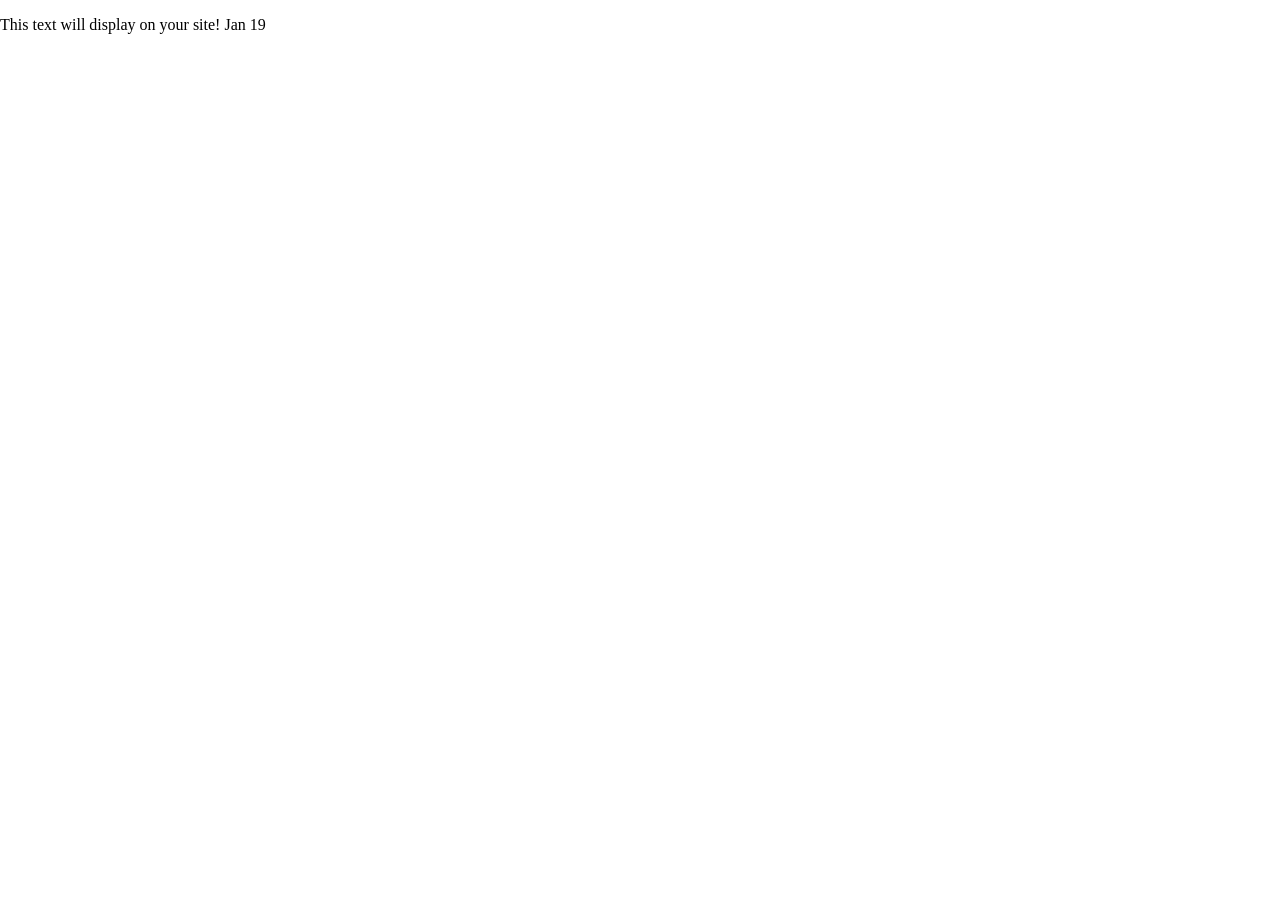
==== index.html @ 9d24effa "starter site added" ====
<!doctype html>
<html class="no-js" lang="en">

<head>
  <meta charset="utf-8">
  <title>Responsive Layouts</title>
  <meta name="description" content="This site will serve as the hub for many sub responsive layouts">
  <meta name="viewport" content="width=device-width, initial-scale=1">

  <meta property="og:title" content="">
  <meta property="og:type" content="">
  <meta property="og:url" content="">
  <meta property="og:image" content="">

  <link rel="manifest" href="site.webmanifest">
  <link rel="icon" href="icon.png">
  <!-- Place favicon.ico in the root directory -->

  <link rel="stylesheet" href="css/normalize.css">
  <link rel="stylesheet" href="css/main.css">

  <meta name="theme-color" content="#fafafa">
</head>

<body>
  <!-- Place your site's HTML here -->
  <p>This text will display on your site! Jan 19</p>
  <script src="js/main.js"></script>
</body>

</html>
---- css/main.css ----
/* Place CSS styles here */
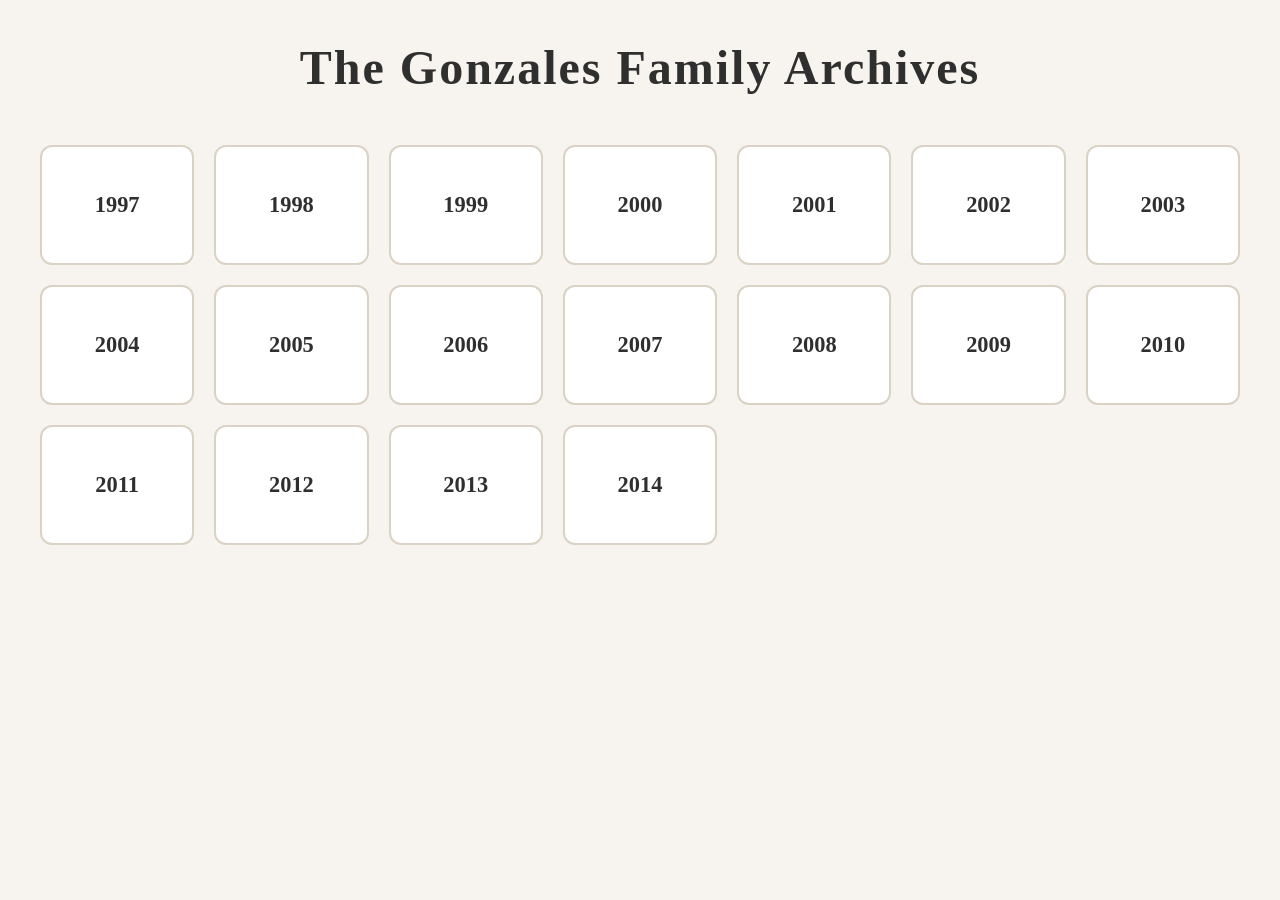
==== commit f5edfcbf: "Update index.html" ====
--- a/index.html
+++ b/index.html
@@ -1,31 +1,91 @@
-<!doctype html>
-<html class="no-js" lang="en">
+<!DOCTYPE html>
+<html lang="en">
+<head>
+    <meta charset="UTF-8">
+    <meta name="viewport" content="width=device-width, initial-scale=1.0">
+    <title>The Gonzales Family Archives</title>
 
-<head>
-  <meta charset="utf-8">
-  <title>Responsive Layouts</title>
-  <meta name="description" content="This site will serve as the hub for many sub responsive layouts">
-  <meta name="viewport" content="width=device-width, initial-scale=1">
+    <style>
+        * {
+            margin: 0;
+            padding: 0;
+            box-sizing: border-box;
+        }
 
-  <meta property="og:title" content="">
-  <meta property="og:type" content="">
-  <meta property="og:url" content="">
-  <meta property="og:image" content="">
+        body {
+            font-family: Georgia, serif;
+            background-color: #f7f4ef;
+            color: #2f2f2f;
+            min-height: 100vh;
+            padding: 40px;
+        }
 
-  <link rel="manifest" href="site.webmanifest">
-  <link rel="icon" href="icon.png">
-  <!-- Place favicon.ico in the root directory -->
+        h1 {
+            text-align: center;
+            margin-bottom: 50px;
+            font-size: 3rem;
+            letter-spacing: 2px;
+        }
 
-  <link rel="stylesheet" href="css/normalize.css">
-  <link rel="stylesheet" href="css/main.css">
+        .year-grid {
+            max-width: 1200px;
+            margin: 0 auto;
+            display: grid;
+            grid-template-columns: repeat(auto-fit, minmax(140px, 1fr));
+            gap: 20px;
+        }
 
-  <meta name="theme-color" content="#fafafa">
+        .year-card {
+            background: white;
+            border: 2px solid #d9d2c5;
+            border-radius: 12px;
+            height: 120px;
+
+            display: flex;
+            align-items: center;
+            justify-content: center;
+
+            text-decoration: none;
+            color: inherit;
+
+            font-size: 1.4rem;
+            font-weight: bold;
+
+            transition: all 0.2s ease;
+        }
+
+        .year-card:hover {
+            transform: translateY(-4px);
+            box-shadow: 0 8px 16px rgba(0,0,0,0.1);
+            background-color: #faf8f3;
+        }
+    </style>
 </head>
+<body>
 
-<body>
-  <!-- Place your site's HTML here -->
-  <p>This text will display on your site! Jan 19</p>
-  <script src="js/main.js"></script>
+    <h1>The Gonzales Family Archives</h1>
+
+    <div class="year-grid" id="yearGrid"></div>
+
+    <script>
+        const startYear = 1997;
+        const endYear = 2014;
+
+        const grid = document.getElementById('yearGrid');
+
+        for (let year = startYear; year <= endYear; year++) {
+            const card = document.createElement('a');
+
+            card.className = 'year-card';
+
+            // future page for each year
+            card.href = `${year}.html`;
+
+            card.textContent = year;
+
+            grid.appendChild(card);
+        }
+    </script>
+
 </body>
-
 </html>
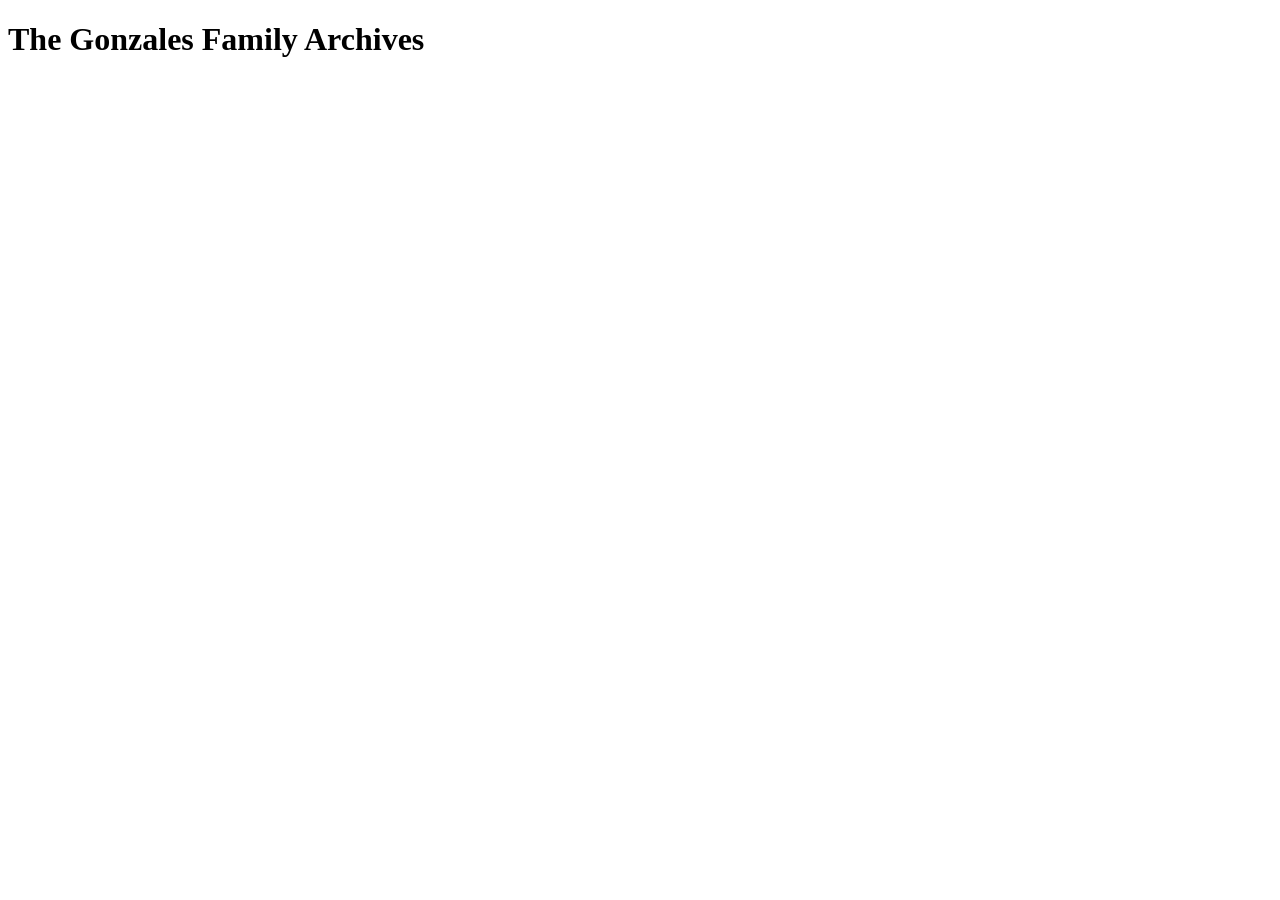
==== commit 073b6c98: "Update index.html" ====
--- a/index.html
+++ b/index.html
@@ -4,88 +4,14 @@
     <meta charset="UTF-8">
     <meta name="viewport" content="width=device-width, initial-scale=1.0">
     <title>The Gonzales Family Archives</title>
-
-    <style>
-        * {
-            margin: 0;
-            padding: 0;
-            box-sizing: border-box;
-        }
-
-        body {
-            font-family: Georgia, serif;
-            background-color: #f7f4ef;
-            color: #2f2f2f;
-            min-height: 100vh;
-            padding: 40px;
-        }
-
-        h1 {
-            text-align: center;
-            margin-bottom: 50px;
-            font-size: 3rem;
-            letter-spacing: 2px;
-        }
-
-        .year-grid {
-            max-width: 1200px;
-            margin: 0 auto;
-            display: grid;
-            grid-template-columns: repeat(auto-fit, minmax(140px, 1fr));
-            gap: 20px;
-        }
-
-        .year-card {
-            background: white;
-            border: 2px solid #d9d2c5;
-            border-radius: 12px;
-            height: 120px;
-
-            display: flex;
-            align-items: center;
-            justify-content: center;
-
-            text-decoration: none;
-            color: inherit;
-
-            font-size: 1.4rem;
-            font-weight: bold;
-
-            transition: all 0.2s ease;
-        }
-
-        .year-card:hover {
-            transform: translateY(-4px);
-            box-shadow: 0 8px 16px rgba(0,0,0,0.1);
-            background-color: #faf8f3;
-        }
-    </style>
 </head>
 <body>
-
-    <h1>The Gonzales Family Archives</h1>
-
-    <div class="year-grid" id="yearGrid"></div>
-
-    <script>
-        const startYear = 1997;
-        const endYear = 2014;
-
-        const grid = document.getElementById('yearGrid');
-
-        for (let year = startYear; year <= endYear; year++) {
-            const card = document.createElement('a');
-
-            card.className = 'year-card';
-
-            // future page for each year
-            card.href = `${year}.html`;
-
-            card.textContent = year;
-
-            grid.appendChild(card);
-        }
-    </script>
-
+    <header>
+        <h1>The Gonzales Family Archives</h1>
+    </header>
+    <main>
+        <div id="year-grid"></div>
+    </main>
+    <script src="script.js"></script>
 </body>
-</html>
+</html>
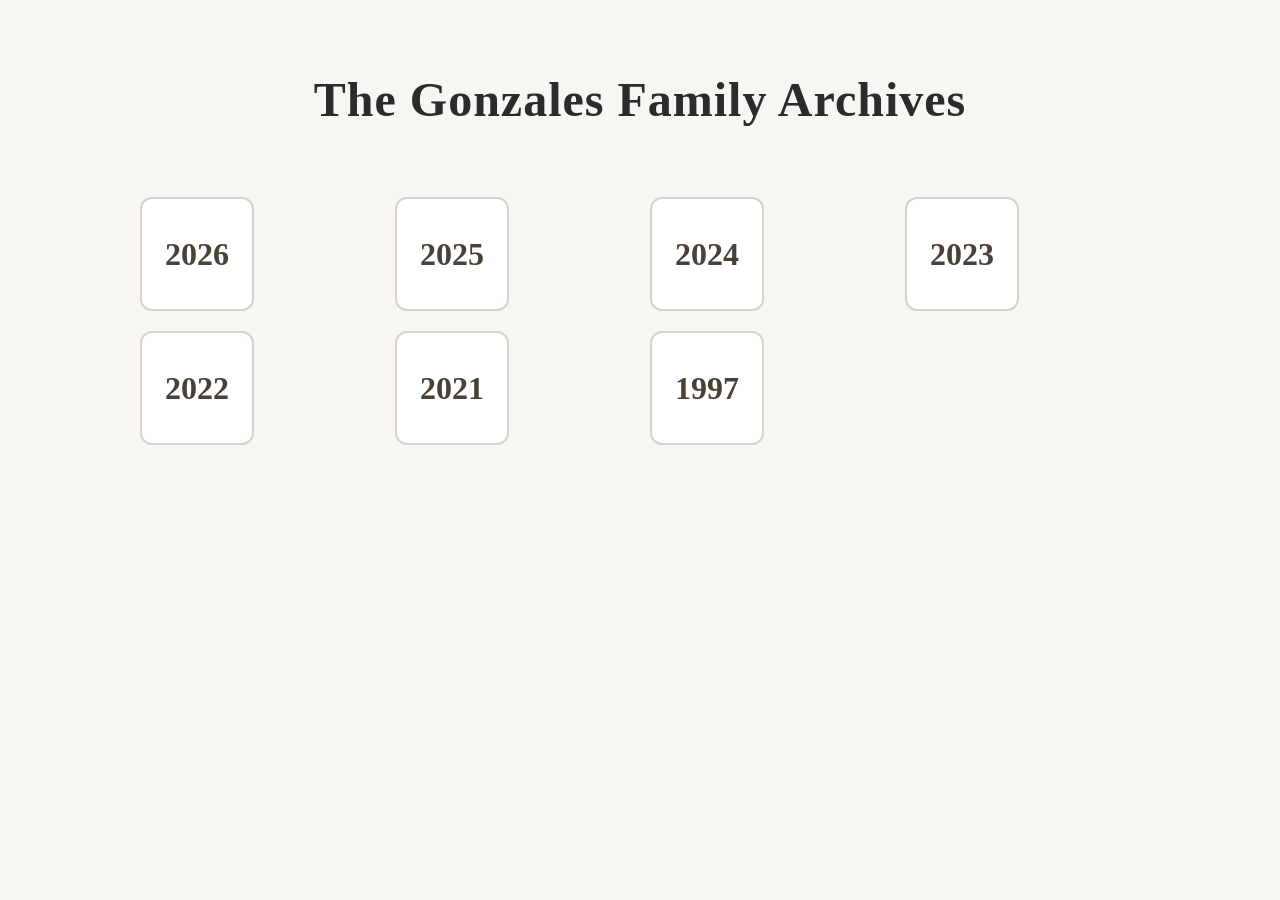
==== commit 3c69e5c4: "year boxes" ====
--- a/index.html
+++ b/index.html
@@ -1,17 +1,39 @@
 <!DOCTYPE html>
 <html lang="en">
 <head>
-    <meta charset="UTF-8">
-    <meta name="viewport" content="width=device-width, initial-scale=1.0">
-    <title>The Gonzales Family Archives</title>
+    <meta charset="utf-8">
+  <title>The Gonzales Family Archives</title>
+  <meta name="viewport" content="width=device-width, initial-scale=1">
+
+  <meta property="og:title" content="">
+  <meta property="og:type" content="">
+  <meta property="og:url" content="">
+  <meta property="og:image" content="">
+
+  <link rel="manifest" href="site.webmanifest">
+  <link rel="icon" href="icon.png">
+  <!-- Place favicon.ico in the root directory -->
+
+  <link rel="stylesheet" href="css/normalize.css">
+  <link rel="stylesheet" href="css/main.css">
+
+  <meta name="theme-color" content="#fafafa">
 </head>
 <body>
     <header>
         <h1>The Gonzales Family Archives</h1>
     </header>
     <main>
-        <div id="year-grid"></div>
+        <div id="year-grid">
+    <a href="years/2026.html" class="year-card">2026</a>
+    <a href="years/2025.html" class="year-card">2025</a>
+    <a href="years/2024.html" class="year-card">2024</a>
+    <a href="years/2023.html" class="year-card">2023</a>
+    <a href="years/2022.html" class="year-card">2022</a>
+    <a href="years/2021.html" class="year-card">2021</a>
+    <a href="years/1997.html" class="year-card">1997</a>
+</div>
     </main>
-    <script src="script.js"></script>
+    <script src="main.js"></script>
 </body>
 </html>
--- a/css/main.css
+++ b/css/main.css
@@ -0,0 +1,96 @@
+body {
+    margin:0;
+    font-family: Georgia, 'Times New Roman', Times, serif;
+    background: #f6f2ea;
+    color:#2b2b2b;
+}
+header {
+text-align:center;
+padding:50px 20px 20px;
+}
+h1 {
+    font-size:3rem;
+    margin-bottom:10px;
+    letter-spacing:1px;
+}
+#year-grid {
+    display:grid;
+    grid-template-columns: repeat(auto-fit, minmax (140px,1fr));
+    gap:18px;
+    padding:40px;
+    max-width:1000px;
+    margin:0 auto;
+}
+.year-card {
+    background: white;
+
+    border: 2px solid #d8d0c2;
+
+    border-radius: 12px;
+
+    height: 110px;
+
+    display: flex;
+
+    align-items: center;
+
+    justify-content: center;
+
+    font-size: 1.3rem;
+
+    font-weight: bold;
+
+    text-decoration: none;
+
+    color: inherit;
+
+    transition: 0.2s ease;
+
+}
+
+.year-card:hover {
+
+    transform: translateY(-4px);
+
+    box-shadow: 0 10px 20px rgba(0,0,0,0.1);
+
+    background: #faf7f0;
+}
+body {
+    font-family: Georgia, serif;
+    background-color: #f8f6f2;
+    margin: 0;
+}
+
+header {
+    text-align: center;
+    padding: 40px 20px;
+}
+
+#year-grid {
+    display: grid;
+    grid-template-columns: repeat(auto-fit, minmax(200px, 1fr));
+    gap: 20px;
+    max-width: 1000px;
+    margin: 0 auto;
+    padding: 20px;
+}
+
+.year-card {
+    background: white;
+    border: 2px solid #d8d2c8;
+    border-radius: 12px;
+    aspect-ratio: 1;
+    display: flex;
+    justify-content: center;
+    align-items: center;
+    font-size: 2rem;
+    font-weight: bold;
+    color: #4a4035;
+    text-decoration: none;
+    transition: transform 0.2s ease;
+}
+
+.year-card:hover {
+    transform: translateY(-5px);
+}
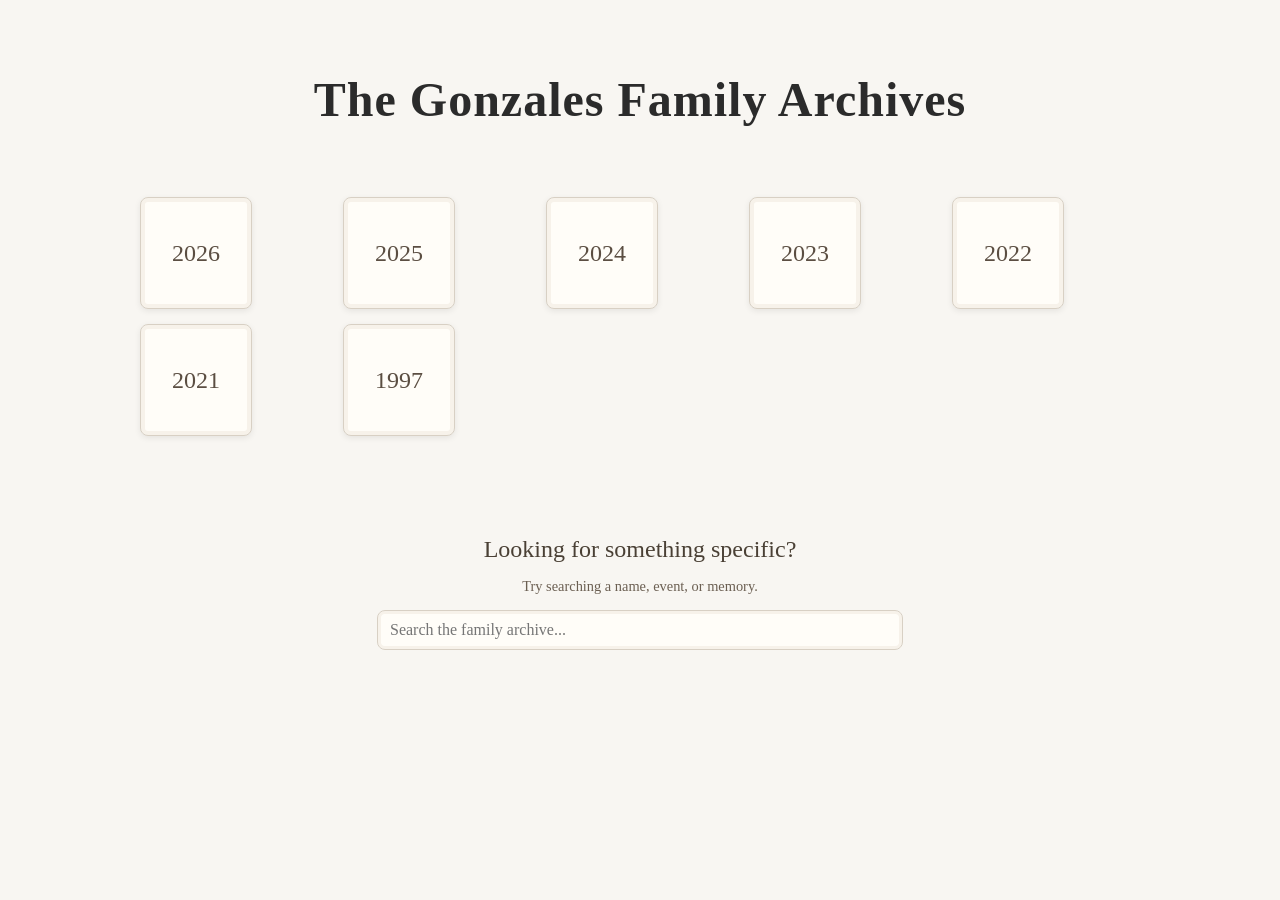
==== commit 3c658b61: "lots of updates" ====
--- a/index.html
+++ b/index.html
@@ -31,9 +31,19 @@
     <a href="years/2023.html" class="year-card">2023</a>
     <a href="years/2022.html" class="year-card">2022</a>
     <a href="years/2021.html" class="year-card">2021</a>
-    <a href="years/1997.html" class="year-card">1997</a>
+    <a href="/years/years/1997.html" class="year-card">1997</a>
 </div>
+<section class="archive-search">
+
+    <h2>Looking for something specific?</h2>
+    <p>Try searching a name, event, or memory.</p>
+
+    <input type="text" id="global-search" placeholder="Search the family archive..." />
+
+    <div id="search-results"></div>
+
+</section>
     </main>
-    <script src="main.js"></script>
+    <script src="/js/main.js"></script>
 </body>
 </html>
--- a/css/main.css
+++ b/css/main.css
@@ -69,28 +69,395 @@
 
 #year-grid {
     display: grid;
-    grid-template-columns: repeat(auto-fit, minmax(200px, 1fr));
-    gap: 20px;
+    grid-template-columns: repeat(auto-fill, minmax(175px, 1fr));
+    gap: 15px;
+
     max-width: 1000px;
     margin: 0 auto;
     padding: 20px;
 }
 
 .year-card {
-    background: white;
-    border: 2px solid #d8d2c8;
-    border-radius: 12px;
+    background: #fffdf8;
+    border: 1px solid #d8d0c4;
+    border-radius: 8px;
+
     aspect-ratio: 1;
+
     display: flex;
     justify-content: center;
     align-items: center;
-    font-size: 2rem;
+
+    font-family: Georgia, serif;
+    font-size: 1.5rem;
+    font-weight: normal;
+    color: #5b4e42;
+
+    text-decoration: none;
+
+    box-shadow:
+        0 2px 6px rgba(0,0,0,0.08),
+        inset 0 0 0 4px #f7f2ea;
+
+    transition: all 0.25s ease;
+}
+
+.year-card:hover {
+    transform: translateY(-4px);
+    box-shadow:
+        0 8px 18px rgba(0,0,0,0.12),
+        inset 0 0 0 4px #f7f2ea;
+}
+.back-button {
+    display: inline-block;
+    font-size: 0.85rem;
+    text-decoration: none;
+    color: #5b4e42;
+
+    background: #fffdf8;
+    border: 1px solid #d8d0c4;
+    border-radius: 6px;
+
+    padding: 6px 10px;
+
+    box-shadow:
+        0 2px 6px rgba(0,0,0,0.08),
+        inset 0 0 0 3px #f7f2ea;
+
+    margin-bottom: 10px;
+    transition: all 0.2s ease;
+    grid-column: 1;
+    justify-self: start;
+}
+
+.back-button:hover {
+    transform: translateY(-2px);
+    box-shadow:
+        0 6px 14px rgba(0,0,0,0.12),
+        inset 0 0 0 3px #f7f2ea;
+}
+.year-header {
+    display: grid;
+    grid-template-columns: 1fr auto 1fr;
+    align-items: center;
+
+    padding: 20px 25px;
+}
+.year-header h1 {
+    font-size: 2.5rem;
+    margin: 0;
+    padding-bottom: 8px;
+    color: #4a4035;
+    border-bottom: 1px solid #d8d0c4;
+}
+#month-grid {
+    display: grid;
+    grid-template-columns: repeat(auto-fill, minmax(150px, 1fr));
+    gap: 12px;
+
+    padding: 20px 25px;
+}
+
+.month-card {
+    background: #fffdf8;
+    border: 1px solid #d8d0c4;
+    border-radius: 8px;
+
+    aspect-ratio: 1;
+
+    display: flex;
+    justify-content: center;
+    align-items: center;
+
+    font-size: 1.1rem;
+    color: #5b4e42;
+    text-decoration: none;
+
+    box-shadow:
+        0 2px 6px rgba(0,0,0,0.08),
+        inset 0 0 0 4px #f7f2ea;
+
+    transition: all 0.2s ease;
+}
+
+.month-card:hover {
+    transform: translateY(-3px);
+}
+.month-tabs {
+    display: flex;
+    gap: 8px;
+
+    padding: 10px 25px;
+    border-bottom: 1px solid #e3d8c9;
+    overflow-x: auto;
+}
+
+.tab {
+    background: #fffdf8;
+    border: 1px solid #d8d0c4;
+    border-bottom: none;
+
+    padding: 8px 12px;
+    font-size: 0.9rem;
+
+    color: #5b4e42;
+    cursor: pointer;
+
+    border-radius: 6px 6px 0 0;
+
+    box-shadow: inset 0 0 0 3px #f7f2ea;
+    transition: all 0.2s ease;
+}
+
+.tab:hover {
+    transform: translateY(-2px);
+}
+
+.tab.active {
+    background: #f7f2ea;
     font-weight: bold;
+}
+
+.month-panel {
+    display: none;
+    padding: 20px 25px;
+}
+
+.month-panel.active {
+    display: block;
+}
+
+.caption {
+    font-size: 0.8rem;
+    text-align: center;
+    margin-top: 6px;
+    color: #5b4e42;
+}
+
+.search-bar:focus {
+    outline: none;
+    border-color: #b9aa98;
+}
+.photo-grid {
+    display: grid;
+    grid-template-columns: repeat(auto-fill, minmax(180px, 1fr));
+    gap: 14px;
+
+    padding: 20px 25px;
+}
+
+.photo {
+    background: #fffdf8;
+    border: 1px solid #d8d0c4;
+    border-radius: 10px;
+
+    overflow: hidden;
+
+    box-shadow: 0 2px 8px rgba(0,0,0,0.08);
+
+    transition: transform 0.2s ease, box-shadow 0.2s ease;
+}
+
+.photo:hover {
+    transform: translateY(-3px);
+    box-shadow: 0 6px 14px rgba(0,0,0,0.12);
+}
+
+.photo img {
+    width: 100%;
+    height: 170px;
+    object-fit: cover;
+    display: block;
+}
+
+.photo p {
+    margin: 0;
+    padding: 8px;
+
+    font-size: 0.75rem;
+    text-align: center;
+
+    color: #5b4e42;
+}
+
+.search-bar {
+    display: block;
+
+    width: 100%;
+    max-width: 450px;
+
+    margin: 12px auto 18px;
+
+    padding: 10px 12px;
+
+    border: 1px solid #d8d0c4;
+    border-radius: 8px;
+
+    background: #fffdf8;
+
+    font-family: Georgia, serif;
+    font-size: 0.9rem;
+
+    box-shadow: inset 0 0 0 3px #f7f2ea;
+}
+.year-header {
+    padding-bottom: 10px;
+}
+
+.month-tabs {
+    margin-top: 5px;
+}
+.lightbox {
+    display: none;
+
+    position: fixed;
+    inset: 0;
+
+    background: rgba(0,0,0,0.85);
+
+    justify-content: center;
+    align-items: center;
+
+    z-index: 999;
+
+    opacity: 0;
+    transition: opacity 0.25s ease;
+}
+
+.lightbox.active {
+    display: flex;
+    opacity: 1;
+}
+
+.lightbox-content {
+    text-align: center;
+
+    transform: scale(0.96);
+    transition: transform 0.25s ease;
+}
+
+.lightbox.active .lightbox-content {
+    transform: scale(1);
+}
+
+.lightbox img {
+    max-width: 92vw;
+    max-height: 82vh;
+
+    border-radius: 10px;
+
+    box-shadow: 0 10px 30px rgba(0,0,0,0.5);
+    transform: translateY(-2px);
+    transition: opacity 0.2s ease;
+}
+
+#lightbox-caption {
+    color: #fff;
+    font-size: 0.9rem;
+
+    margin-top: 10px;
+
+    opacity: 0.85;
+}
+.lightbox-btn {
+    position: absolute;
+    top: 50%;
+    transform: translateY(-50%);
+
+    background: rgba(255,255,255,0.15);
+    border: none;
+
+    color: white;
+    font-size: 2.5rem;
+
+    width: 50px;
+    height: 80px;
+
+    cursor: pointer;
+
+    display: flex;
+    align-items: center;
+    justify-content: center;
+
+    border-radius: 8px;
+
+    transition: background 0.2s ease;
+}
+
+.lightbox-btn:hover {
+    background: rgba(255,255,255,0.3);
+}
+
+.lightbox-btn.prev {
+    left: 20px;
+}
+
+.lightbox-btn.next {
+    right: 20px;
+}
+.archive-search {
+    text-align: center;
+    margin-top: 40px;
+    padding: 20px;
+}
+
+.archive-search h2 {
+    font-weight: normal;
     color: #4a4035;
-    text-decoration: none;
-    transition: transform 0.2s ease;
-}
-
-.year-card:hover {
-    transform: translateY(-5px);
+    margin-bottom: 5px;
+}
+
+.archive-search p {
+    font-size: 0.9rem;
+    color: #6b5f52;
+    margin-bottom: 15px;
+}
+
+#global-search {
+    width: 100%;
+    max-width: 500px;
+
+    padding: 10px 12px;
+
+    border: 1px solid #d8d0c4;
+    border-radius: 8px;
+
+    background: #fffdf8;
+
+    font-family: Georgia, serif;
+
+    box-shadow: inset 0 0 0 3px #f7f2ea;
+}
+
+#search-results {
+    margin-top: 20px;
+
+    display: grid;
+    grid-template-columns: repeat(auto-fill, minmax(180px, 1fr));
+    gap: 12px;
+}
+.search-card {
+    cursor: pointer;
+
+    background: #fffdf8;
+    border: 1px solid #d8d0c4;
+    border-radius: 8px;
+
+    overflow: hidden;
+    box-shadow: 0 2px 6px rgba(0,0,0,0.08);
+}
+
+.search-card img {
+    width: 100%;
+    height: 140px;
+    object-fit: cover;
+    display: block;
+}
+
+.search-card p {
+    margin: 0;
+    padding: 8px;
+    font-size: 0.8rem;
+    text-align: center;
+    color: #5b4e42;
 }
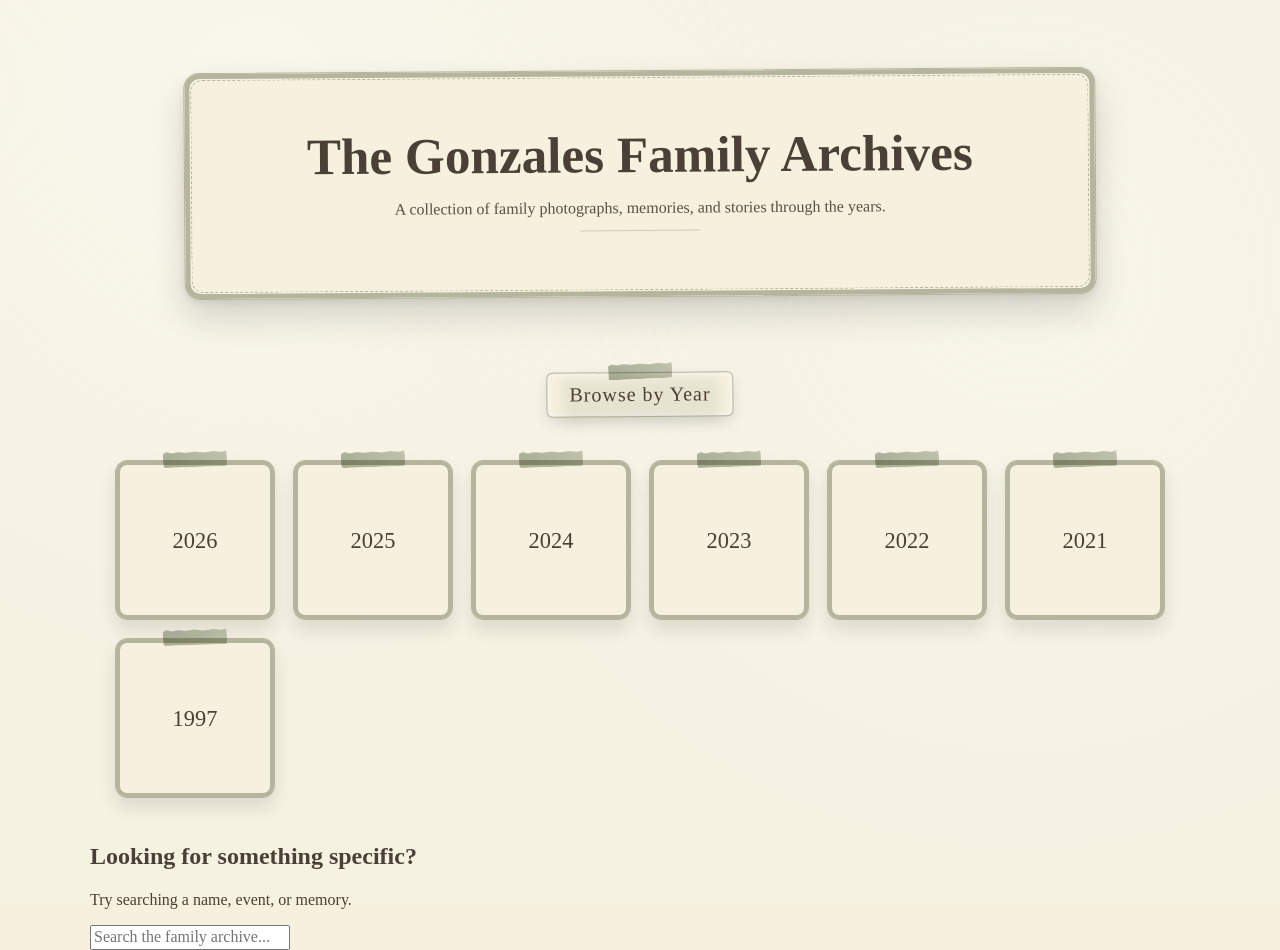
==== commit 7b69dcde: "alot" ====
--- a/index.html
+++ b/index.html
@@ -19,11 +19,22 @@
 
   <meta name="theme-color" content="#fafafa">
 </head>
-<body>
-    <header>
+<body class="home">
+    <header class="scrapbook-header">
+    <div class="paper-card">
+
         <h1>The Gonzales Family Archives</h1>
-    </header>
-    <main>
+
+        <p class="tagline">
+            A collection of family photographs, memories, and stories through the years.
+        </p>
+
+    </div>
+</header>
+<main>
+    <section class="year-section">
+        <h2 class="section-title">Browse by Year</h2>
+</section>
         <div id="year-grid">
     <a href="years/2026.html" class="year-card">2026</a>
     <a href="years/2025.html" class="year-card">2025</a>
@@ -33,6 +44,7 @@
     <a href="years/2021.html" class="year-card">2021</a>
     <a href="/years/years/1997.html" class="year-card">1997</a>
 </div>
+</section>
 <section class="archive-search">
 
     <h2>Looking for something specific?</h2>
--- a/css/main.css
+++ b/css/main.css
@@ -1,463 +1,543 @@
 body {
     margin:0;
     font-family: Georgia, 'Times New Roman', Times, serif;
-    background: #f6f2ea;
-    color:#2b2b2b;
-}
-header {
-text-align:center;
-padding:50px 20px 20px;
-}
-h1 {
-    font-size:3rem;
-    margin-bottom:10px;
-    letter-spacing:1px;
-}
-#year-grid {
-    display:grid;
-    grid-template-columns: repeat(auto-fit, minmax (140px,1fr));
-    gap:18px;
-    padding:40px;
-    max-width:1000px;
-    margin:0 auto;
-}
-.year-card {
-    background: white;
-
-    border: 2px solid #d8d0c2;
-
+    background: #F5F1DE;
+    color:#4A4035;
+    position: relative;
+}
+/* homepage floral background */
+body.home {
+    background-image: url("/img/Green\ Scrapbook\ Paper\ Vintage\ Pattern\ \(7\).jpg");
+    background-size: 700px;
+    background-repeat: repeat;
+}
+/* soft scrapbook wash overlay */
+body.home::before {
+    content: "";
+    position: fixed;
+    inset: 0;
+    background:
+        radial-gradient(circle at 20% 10%, rgba(255,255,255,0.35), transparent 45%),
+        radial-gradient(circle at 80% 30%, rgba(255,255,255,0.25), transparent 50%),
+        rgba(246, 242, 234, 0.35);
+    pointer-events: none;
+    z-index: 0;
+}
+header,
+main {
+    position: relative;
+    z-index: 1;
+}
+/* =========================
+   SCRAPBOOK HEADER CARD
+========================= */
+.scrapbook-header {
+    text-align: center;
+    padding: 70px 20px 30px;
+}
+.paper-card {
+    max-width: 820px;
+    margin: 0 auto;
+    background: #F5F1DE;
+    padding: 55px 45px;
+    border-radius: 16px;
+    border: 1px solid #B5B49C;
+    box-shadow:
+        0 18px 35px rgba(0,0,0,0.14),
+        0 3px 10px rgba(0,0,0,0.08),
+        inset 0 0 0 5px #B5B49C;
+    transform: rotate(-0.4deg);
+    position: relative;
+}
+.paper-card::before {
+    content: "";
+    position: absolute;
+    inset: 6px;
     border-radius: 12px;
-
-    height: 110px;
-
-    display: flex;
-
-    align-items: center;
-
-    justify-content: center;
-
-    font-size: 1.3rem;
-
-    font-weight: bold;
-
-    text-decoration: none;
-
-    color: inherit;
-
-    transition: 0.2s ease;
-
-}
-
-.year-card:hover {
-
-    transform: translateY(-4px);
-
-    box-shadow: 0 10px 20px rgba(0,0,0,0.1);
-
-    background: #faf7f0;
-}
-body {
-    font-family: Georgia, serif;
-    background-color: #f8f6f2;
-    margin: 0;
-}
-
-header {
+    border: 1px dashed #B5B49C;
+    pointer-events: none;
+}
+.paper-card h1 {
+    font-size: 3.2rem;
+    margin: 0 0 10px;
+    color: #4A4035;
+}
+/* TAGLINE */
+.paper-card .tagline {
+    font-size: 1rem;
+    color: #5B4E42;
+    max-width: 600px;
+    margin: 0 auto;
+    line-height: 1.6;
+    position: relative;
+    padding-bottom: 10px;
+}
+.tagline::after {
+    content: "";
+    display: block;
+
+    width: 120px;
+    height: 1px;
+
+    background: #B5B49C;
+
+    margin: 10px auto 0;
+
+    opacity: 0.6;
+}
+/* =========================
+   SECTION TITLE
+========================= */
+.section-title {
     text-align: center;
-    padding: 40px 20px;
-}
-
+    font-size: 1.25rem;
+    font-weight: normal;
+    letter-spacing: 1px;
+    color: #4A4035;
+    margin: 45px 0 18px;
+    position: relative;
+    display: inline-block;
+    left: 50%;
+    transform: translateX(-50%);
+    padding: 10px 22px;
+    background: #F5F1DE;
+    border: 1px solid #B5B49C;
+    border-radius: 6px;
+    box-shadow:
+        0 6px 14px rgba(0,0,0,0.10),
+        inset 0 0 0 3px #F7F2EA;
+    transform-origin: center;
+    transform: translateX(-50%) rotate(-0.5deg);
+}
+.section-title::after {
+    content: "";
+    position: absolute;
+    top: 6px;
+    left: 50%;
+    transform: translateX(-50%);
+    width: 85%;
+    height: 100%;
+    background: rgba(0,0,0,0.06);
+    border-radius: 6px;
+    z-index: -1;
+    filter: blur(6px);
+}
+.section-title::before {
+    content: "";
+    position: absolute;
+    top: -10px;
+    left: 50%;
+    transform: translateX(-50%) rotate(-2deg);
+    width: 64px;
+    height: 16px;
+    background:
+        linear-gradient(
+            90deg,
+            rgba(95, 105, 75, 0.55),
+            rgba(110, 120, 85, 0.45)
+        );
+    border-radius: 3px;
+    box-shadow:
+        0 4px 10px rgba(0,0,0,0.18),
+        inset 0 1px 2px rgba(255,255,255,0.25);
+    z-index: 2;
+    clip-path: polygon(
+        0% 12%,
+        6% 0%,
+        14% 10%,
+        24% 2%,
+        36% 9%,
+        50% 3%,
+        64% 11%,
+        78% 4%,
+        92% 10%,
+        100% 0%,
+        100% 100%,
+        0% 100%
+    );
+    mix-blend-mode: multiply;
+    opacity: 0.9;
+}
+
+.section-title:hover {
+    transform: translateX(-50%) rotate(0deg);
+}
+/* =========================
+   YEAR GRID
+========================= */
+main {
+    max-width: 1100px;
+    margin: 0 auto;
+}
 #year-grid {
     display: grid;
-    grid-template-columns: repeat(auto-fill, minmax(175px, 1fr));
-    gap: 15px;
-
-    max-width: 1000px;
-    margin: 0 auto;
-    padding: 20px;
-}
-
+    grid-template-columns: repeat(auto-fit, minmax(150px, 1fr));
+    gap: 18px;
+    padding: 25px;
+}
 .year-card {
-    background: #fffdf8;
-    border: 1px solid #d8d0c4;
-    border-radius: 8px;
-
     aspect-ratio: 1;
-
+    background: #F5F1DE;
+    border: 1px solid #B5B49C;
+    border-radius: 12px;
     display: flex;
+    align-items: center;
     justify-content: center;
-    align-items: center;
-
-    font-family: Georgia, serif;
-    font-size: 1.5rem;
-    font-weight: normal;
-    color: #5b4e42;
-
+    font-size: 1.4rem;
+    color: #4A4035;
     text-decoration: none;
-
-    box-shadow:
-        0 2px 6px rgba(0,0,0,0.08),
-        inset 0 0 0 4px #f7f2ea;
-
-    transition: all 0.25s ease;
-}
-
+    position: relative;
+    box-shadow:
+        0 10px 18px rgba(0,0,0,0.10),
+        inset 0 0 0 4px #B5B49C;
+    transition: transform 0.25s ease, box-shadow 0.25s ease;
+    transform-origin: center;
+}
+.year-card::before {
+    content: "";
+    position: absolute;
+    top: -10px;
+    left: 50%;
+    transform: translateX(-50%) rotate(-2deg);
+    width: 64px;
+    height: 16px;
+    background:
+        linear-gradient(
+            90deg,
+            rgba(95, 105, 75, 0.55),
+            rgba(110, 120, 85, 0.45)
+        );
+    border-radius: 3px;
+    box-shadow:
+        0 4px 10px rgba(0,0,0,0.18),
+        inset 0 1px 2px rgba(255,255,255,0.25);
+    z-index: 2;
+    clip-path: polygon(
+        0% 12%,
+        6% 0%,
+        14% 10%,
+        24% 2%,
+        36% 9%,
+        50% 3%,
+        64% 11%,
+        78% 4%,
+        92% 10%,
+        100% 0%,
+        100% 100%,
+        0% 100%
+    );
+    mix-blend-mode: multiply;
+    opacity: 0.9;
+}
 .year-card:hover {
-    transform: translateY(-4px);
-    box-shadow:
-        0 8px 18px rgba(0,0,0,0.12),
-        inset 0 0 0 4px #f7f2ea;
-}
+    transform: rotate(-2.5deg) translateY(-3px);
+    box-shadow:
+        0 16px 28px rgba(0,0,0,0.16),
+        inset 0 0 0 4px #B5B49C;
+}
+.year-card:nth-child(even):hover {
+    transform: rotate(2.5deg) translateY(-3px);
+}
+.year-card:nth-child(3n):hover {
+    transform: rotate(-1.5deg) translateY(-2px);
+}
+
+/* =========================
+   YEAR PAGES
+========================= */
+body.year-page {
+    background-image: url(/img/paper_62.jpg);
+    background-size: 600px;
+    background-repeat: repeat;
+}
+body.year-page::before {
+    content: "";
+    position: fixed;
+    inset: 0;
+    background:
+        radial-gradient(circle at 20% 10%, rgba(255,255,255,0.35), transparent 45%),
+        radial-gradient(circle at 80% 30%, rgba(255,255,255,0.25), transparent 50%),
+        rgba(246, 242, 234, 0.35);
+    pointer-events: none;
+    z-index: 0;
+}
+
+/* =========================
+   BACK BUTTON
+========================= */
+
 .back-button {
+    position: absolute;
+    left: 25px;
+    top: 25px;
     display: inline-block;
     font-size: 0.85rem;
     text-decoration: none;
     color: #5b4e42;
-
-    background: #fffdf8;
-    border: 1px solid #d8d0c4;
+    background: #F5F1DE;
+    border: 1px solid #B5B49C;
     border-radius: 6px;
-
     padding: 6px 10px;
-
     box-shadow:
         0 2px 6px rgba(0,0,0,0.08),
-        inset 0 0 0 3px #f7f2ea;
-
-    margin-bottom: 10px;
+        inset 0 0 0 3px #B5B49C;
     transition: all 0.2s ease;
-    grid-column: 1;
-    justify-self: start;
-}
-
+}
 .back-button:hover {
     transform: translateY(-2px);
-    box-shadow:
-        0 6px 14px rgba(0,0,0,0.12),
-        inset 0 0 0 3px #f7f2ea;
-}
+}
+
+/* =========================
+   YEAR HEADER
+========================= */
 .year-header {
-    display: grid;
-    grid-template-columns: 1fr auto 1fr;
+    position: relative;
+    display: flex;
+    flex-direction: column;
     align-items: center;
-
-    padding: 20px 25px;
+    text-align: center;
+    padding: 50px 20px 20px;
 }
 .year-header h1 {
-    font-size: 2.5rem;
-    margin: 0;
-    padding-bottom: 8px;
-    color: #4a4035;
-    border-bottom: 1px solid #d8d0c4;
-}
-#month-grid {
-    display: grid;
-    grid-template-columns: repeat(auto-fill, minmax(150px, 1fr));
-    gap: 12px;
-
-    padding: 20px 25px;
-}
-
-.month-card {
-    background: #fffdf8;
-    border: 1px solid #d8d0c4;
-    border-radius: 8px;
-
-    aspect-ratio: 1;
-
-    display: flex;
-    justify-content: center;
-    align-items: center;
-
+    font-size: 4rem;
+    margin: 10px 0 0;
+    color: #4A4035;
+    letter-spacing: 1px;
+    border: none;  
+}
+/* =========================
+   SCRAPBOOK ACCORDION
+========================= */
+details {
+    max-width: 650px;
+    margin: 0 auto 14px auto;
+    position: relative;
+}
+/* =========================
+   HEADER (TAPE LOOK)
+========================= */
+summary {
+    cursor: pointer;
+    list-style: none;
+    padding: 14px 18px;
+    background: #F5F1DE;
+    border: 1px solid rgba(181, 180, 156, 0.7);
     font-size: 1.1rem;
-    color: #5b4e42;
-    text-decoration: none;
-
-    box-shadow:
-        0 2px 6px rgba(0,0,0,0.08),
-        inset 0 0 0 4px #f7f2ea;
-
-    transition: all 0.2s ease;
-}
-
-.month-card:hover {
-    transform: translateY(-3px);
-}
-.month-tabs {
-    display: flex;
-    gap: 8px;
-
-    padding: 10px 25px;
-    border-bottom: 1px solid #e3d8c9;
-    overflow-x: auto;
-}
-
-.tab {
-    background: #fffdf8;
-    border: 1px solid #d8d0c4;
-    border-bottom: none;
-
-    padding: 8px 12px;
-    font-size: 0.9rem;
-
-    color: #5b4e42;
+    color: #4A4035;
+    text-align: center;
+    box-shadow:
+        0 6px 14px rgba(0,0,0,0.10),
+        inset 0 0 0 2px rgba(247, 242, 234, 0.7);
+    position: relative;
+    /* THIS is the “organic shape” */
+    border-radius: 14px 8px 16px 10px;
+    clip-path: polygon(
+        2% 8%,
+        10% 2%,
+        22% 6%,
+        34% 0%,
+        48% 7%,
+        62% 2%,
+        78% 6%,
+        92% 3%,
+        100% 10%,
+        98% 100%,
+        0% 100%
+    );
+    transition: transform 0.2s ease;
+}
+summary::-webkit-details-marker {
+    display: none;
+}
+details:nth-of-type(odd) summary {
+    transform: rotate(-0.4deg);
+}
+details:nth-of-type(even) summary {
+    transform: rotate(0.3deg);
+}
+summary:hover {
+    transform: translateY(-1px) rotate(0deg);
+}
+details[open] summary {
+    background: #F5F1DE;
+}
+details::before {
+    content: "";
+    position: absolute;
+
+    left: 0;
+    right: 0;
+    top: 42px;   /* starts under summary */
+    bottom: 0;
+
+    background: #F5F1DE;
+
+    border: 1px solid #B5B49C;
+    border-top: none;
+
+    border-radius: 0 0 14px 14px;
+
+    box-shadow: 0 12px 24px rgba(0,0,0,0.10);
+
+    transform-origin: top;
+    transform: scaleY(0);
+    opacity: 0;
+
+    transition: transform 0.45s ease, opacity 0.3s ease;
+
+    z-index: 0;
+}
+details[open]::before {
+    transform: scaleY(1);
+    opacity: 1;
+}
+details > *:not(summary) {
+    position: relative;
+    z-index: 1;
+}
+summary {
+    position: relative;
+    z-index: 2;
+
     cursor: pointer;
-
-    border-radius: 6px 6px 0 0;
-
-    box-shadow: inset 0 0 0 3px #f7f2ea;
-    transition: all 0.2s ease;
-}
-
-.tab:hover {
-    transform: translateY(-2px);
-}
-
-.tab.active {
-    background: #f7f2ea;
-    font-weight: bold;
-}
-
-.month-panel {
-    display: none;
-    padding: 20px 25px;
-}
-
-.month-panel.active {
-    display: block;
-}
-
-.caption {
-    font-size: 0.8rem;
+    list-style: none;
+
+    padding: 14px 18px;
+
+    background: #F5F1DE;
+    border: 1px solid #B5B49C;
+
+    border-radius: 14px 10px 16px 10px;
+
+    box-shadow: 0 6px 14px rgba(0,0,0,0.10);
+
     text-align: center;
-    margin-top: 6px;
-    color: #5b4e42;
-}
-
-.search-bar:focus {
-    outline: none;
-    border-color: #b9aa98;
-}
+}
+
+
+/* =========================
+   PHOTO GRID / CARDS
+========================= */
+
 .photo-grid {
     display: grid;
     grid-template-columns: repeat(auto-fill, minmax(180px, 1fr));
     gap: 14px;
-
-    padding: 20px 25px;
+    padding: 6px 0 10px 0;
 }
 
 .photo {
-    background: #fffdf8;
-    border: 1px solid #d8d0c4;
-    border-radius: 10px;
-
-    overflow: hidden;
-
-    box-shadow: 0 2px 8px rgba(0,0,0,0.08);
-
-    transition: transform 0.2s ease, box-shadow 0.2s ease;
+    border: none !important;
+    outline: none !important;
+    box-shadow: none !important;
+    background: transparent !important;
 }
 
 .photo:hover {
-    transform: translateY(-3px);
-    box-shadow: 0 6px 14px rgba(0,0,0,0.12);
+    transform: rotate(-0.3deg) translateY(-1px);
 }
 
 .photo img {
+    display: block;
     width: 100%;
     height: 170px;
     object-fit: cover;
-    display: block;
+    border-radius: 8px;
+    box-shadow: 0 3px 10px rgba(0,0,0,0.12);
 }
 
 .photo p {
-    margin: 0;
-    padding: 8px;
-
-    font-size: 0.75rem;
-    text-align: center;
-
-    color: #5b4e42;
-}
-
-.search-bar {
-    display: block;
-
-    width: 100%;
-    max-width: 450px;
-
-    margin: 12px auto 18px;
-
-    padding: 10px 12px;
-
-    border: 1px solid #d8d0c4;
-    border-radius: 8px;
-
-    background: #fffdf8;
-
-    font-family: Georgia, serif;
-    font-size: 0.9rem;
-
-    box-shadow: inset 0 0 0 3px #f7f2ea;
-}
-.year-header {
-    padding-bottom: 10px;
-}
-
-.month-tabs {
-    margin-top: 5px;
-}
+    border: none !important;
+    outline: none !important;
+    box-shadow: none !important;
+}
+/* =========================
+LIGHTBOX
+========================= */
+
 .lightbox {
-    display: none;
-
-    position: fixed;
-    inset: 0;
-
-    background: rgba(0,0,0,0.85);
-
-    justify-content: center;
-    align-items: center;
-
-    z-index: 999;
-
-    opacity: 0;
-    transition: opacity 0.25s ease;
+display: none;
+position: fixed;
+inset: 0;
+
+background: rgba(0,0,0,0.85);
+
+justify-content: center;
+align-items: center;
+
+z-index: 999;
+
+opacity: 0;
+transition: opacity 0.25s ease;
 }
 
 .lightbox.active {
-    display: flex;
-    opacity: 1;
+display: flex;
+opacity: 1;
 }
 
 .lightbox-content {
-    text-align: center;
-
-    transform: scale(0.96);
-    transition: transform 0.25s ease;
+text-align: center;
+transform: scale(0.96);
+transition: transform 0.25s ease;
 }
 
 .lightbox.active .lightbox-content {
-    transform: scale(1);
+transform: scale(1);
 }
 
 .lightbox img {
-    max-width: 92vw;
-    max-height: 82vh;
-
-    border-radius: 10px;
-
-    box-shadow: 0 10px 30px rgba(0,0,0,0.5);
-    transform: translateY(-2px);
-    transition: opacity 0.2s ease;
+max-width: 92vw;
+max-height: 82vh;
+
+border-radius: 10px;
+
+box-shadow: 0 10px 30px rgba(0,0,0,0.5);
 }
 
 #lightbox-caption {
-    color: #fff;
-    font-size: 0.9rem;
-
-    margin-top: 10px;
-
-    opacity: 0.85;
-}
+color: #fff;
+font-size: 0.9rem;
+
+margin-top: 10px;
+opacity: 0.85;
+}
+
+/* nav buttons */
 .lightbox-btn {
-    position: absolute;
-    top: 50%;
-    transform: translateY(-50%);
-
-    background: rgba(255,255,255,0.15);
-    border: none;
-
-    color: white;
-    font-size: 2.5rem;
-
-    width: 50px;
-    height: 80px;
-
-    cursor: pointer;
-
-    display: flex;
-    align-items: center;
-    justify-content: center;
-
-    border-radius: 8px;
-
-    transition: background 0.2s ease;
+position: absolute;
+top: 50%;
+transform: translateY(-50%);
+
+background: rgba(255,255,255,0.15);
+border: none;
+
+color: white;
+font-size: 2.5rem;
+
+width: 50px;
+height: 80px;
+
+cursor: pointer;
+
+display: flex;
+align-items: center;
+justify-content: center;
+
+border-radius: 8px;
+
+transition: background 0.2s ease;
 }
 
 .lightbox-btn:hover {
-    background: rgba(255,255,255,0.3);
+background: rgba(255,255,255,0.3);
 }
 
 .lightbox-btn.prev {
-    left: 20px;
+left: 20px;
 }
 
 .lightbox-btn.next {
-    right: 20px;
-}
-.archive-search {
-    text-align: center;
-    margin-top: 40px;
-    padding: 20px;
-}
-
-.archive-search h2 {
-    font-weight: normal;
-    color: #4a4035;
-    margin-bottom: 5px;
-}
-
-.archive-search p {
-    font-size: 0.9rem;
-    color: #6b5f52;
-    margin-bottom: 15px;
-}
-
-#global-search {
-    width: 100%;
-    max-width: 500px;
-
-    padding: 10px 12px;
-
-    border: 1px solid #d8d0c4;
-    border-radius: 8px;
-
-    background: #fffdf8;
-
-    font-family: Georgia, serif;
-
-    box-shadow: inset 0 0 0 3px #f7f2ea;
-}
-
-#search-results {
-    margin-top: 20px;
-
-    display: grid;
-    grid-template-columns: repeat(auto-fill, minmax(180px, 1fr));
-    gap: 12px;
-}
-.search-card {
-    cursor: pointer;
-
-    background: #fffdf8;
-    border: 1px solid #d8d0c4;
-    border-radius: 8px;
-
-    overflow: hidden;
-    box-shadow: 0 2px 6px rgba(0,0,0,0.08);
-}
-
-.search-card img {
-    width: 100%;
-    height: 140px;
-    object-fit: cover;
-    display: block;
-}
-
-.search-card p {
-    margin: 0;
-    padding: 8px;
-    font-size: 0.8rem;
-    text-align: center;
-    color: #5b4e42;
-}+right: 20px;
+}
+
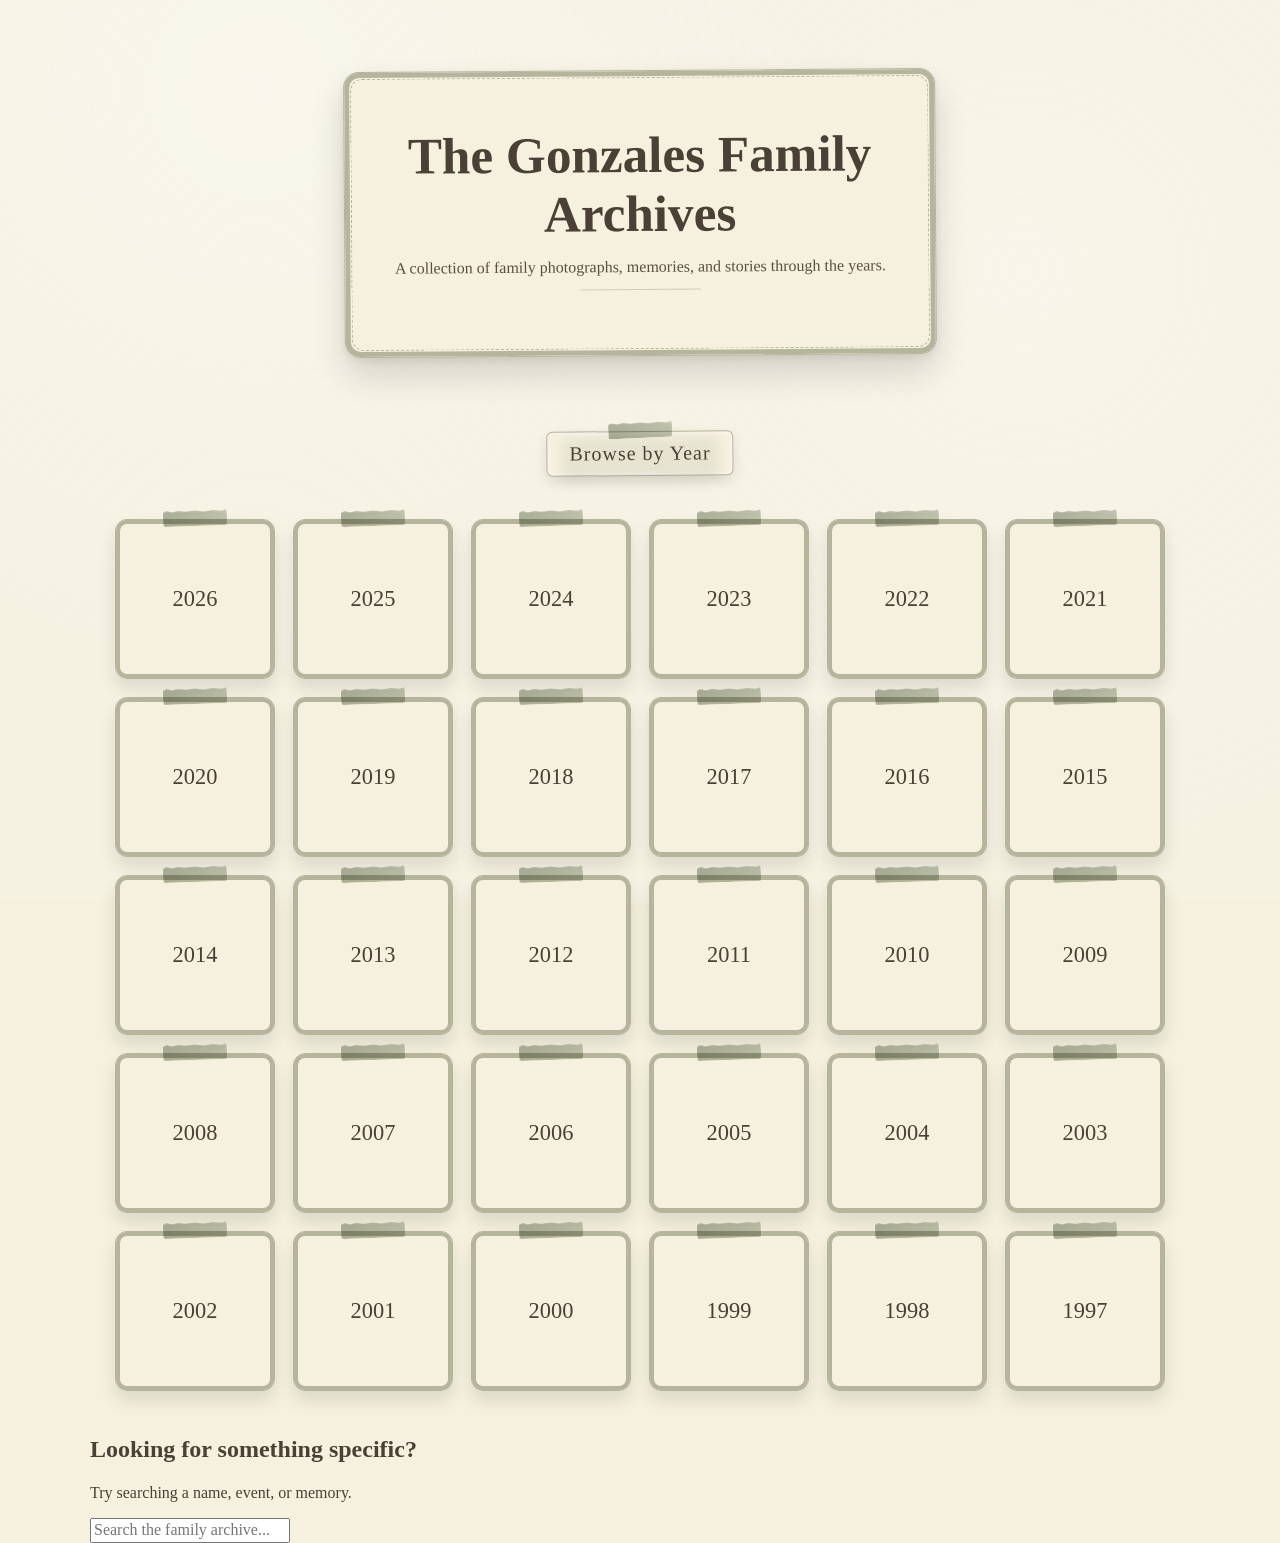
==== commit 824a1b9f: "FIX" ====
--- a/index.html
+++ b/index.html
@@ -36,13 +36,36 @@
         <h2 class="section-title">Browse by Year</h2>
 </section>
         <div id="year-grid">
-    <a href="years/2026.html" class="year-card">2026</a>
-    <a href="years/2025.html" class="year-card">2025</a>
-    <a href="years/2024.html" class="year-card">2024</a>
-    <a href="years/2023.html" class="year-card">2023</a>
-    <a href="years/2022.html" class="year-card">2022</a>
-    <a href="years/2021.html" class="year-card">2021</a>
-    <a href="/years/years/1997.html" class="year-card">1997</a>
+    <a href="years/2025.html" class="year-card">2026</a>
+    <a href="years/2024.html" class="year-card">2025</a>
+    <a href="years/2023.html" class="year-card">2024</a>
+    <a href="years/2022.html" class="year-card">2023</a>
+    <a href="years/2021.html" class="year-card">2022</a>
+    <a href="years/2026.html" class="year-card">2021</a>
+    <a href="years/2025.html" class="year-card">2020</a>
+    <a href="years/2024.html" class="year-card">2019</a>
+    <a href="years/2023.html" class="year-card">2018</a>
+    <a href="years/2022.html" class="year-card">2017</a>
+    <a href="years/2021.html" class="year-card">2016</a>
+    <a href="years/2026.html" class="year-card">2015</a>
+    <a href="years/2025.html" class="year-card">2014</a>
+    <a href="years/2024.html" class="year-card">2013</a>
+    <a href="years/2023.html" class="year-card">2012</a>
+    <a href="years/2022.html" class="year-card">2011</a>
+    <a href="years/2021.html" class="year-card">2010</a>
+    <a href="years/2026.html" class="year-card">2009</a>
+    <a href="years/2025.html" class="year-card">2008</a>
+    <a href="years/2024.html" class="year-card">2007</a>
+    <a href="years/2023.html" class="year-card">2006</a>
+    <a href="years/2022.html" class="year-card">2005</a>
+    <a href="years/2021.html" class="year-card">2004</a>
+    <a href="years/2026.html" class="year-card">2003</a>
+    <a href="years/2025.html" class="year-card">2002</a>
+    <a href="years/2024.html" class="year-card">2001</a>
+    <a href="years/2023.html" class="year-card">2000</a>
+    <a href="years/2022.html" class="year-card">1999</a>
+    <a href="years/2021.html" class="year-card">1998</a>
+    <a href="/years/1997.html" class="year-card">1997</a>
 </div>
 </section>
 <section class="archive-search">
--- a/css/main.css
+++ b/css/main.css
@@ -36,7 +36,7 @@
     padding: 70px 20px 30px;
 }
 .paper-card {
-    max-width: 820px;
+    max-width: 500px;
     margin: 0 auto;
     background: #F5F1DE;
     padding: 55px 45px;
